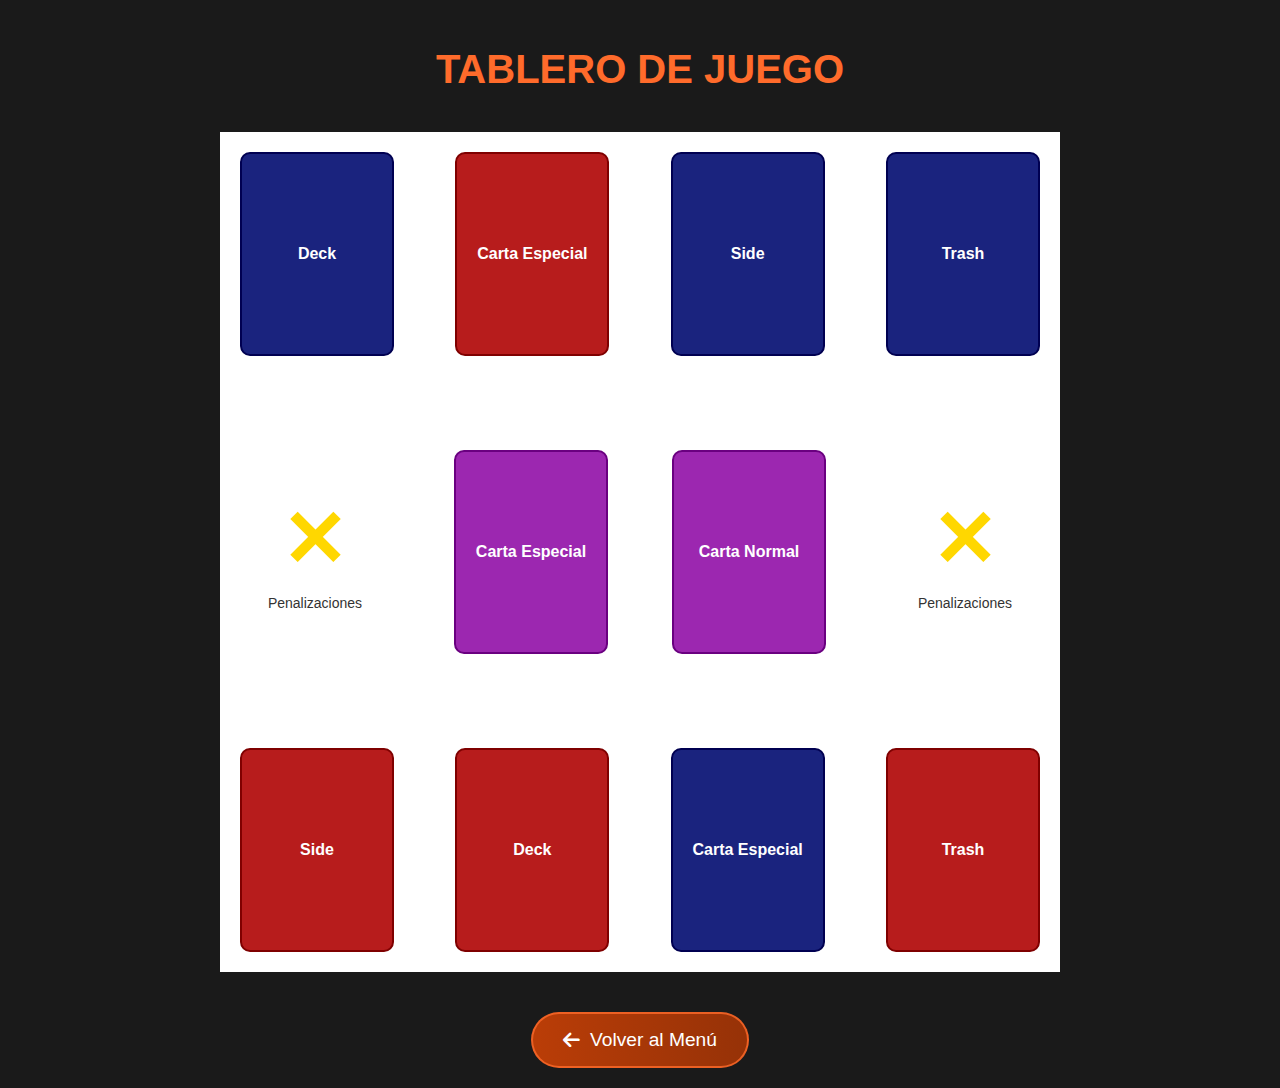
==== tablero.html @ aef2d1f8 "Add files via upload" ====
<!DOCTYPE html>
<html lang="es">
<head>
    <meta charset="UTF-8">
    <meta name="viewport" content="width=device-width, initial-scale=1.0">
    <title>Tablero - Matabestias Extrema</title>
    <link rel="stylesheet" href="tablero.css">
    <link rel="stylesheet" href="https://cdnjs.cloudflare.com/ajax/libs/font-awesome/6.0.0/css/all.min.css">
</head>
<body>
    <div class="tablero-container">
        <h1>Tablero de Juego</h1>
        
        <div class="tablero">
            <!-- Fila Superior - Jugador 1 -->
            <div class="fila-superior">
                <div class="espacio-carta azul">Deck</div>
                <div class="espacio-carta rojo">Carta Especial</div>
                <div class="espacio-carta azul">Side</div>
                <div class="espacio-carta azul">Trash</div>
            </div>

            <!-- Fila Central -->
            <div class="fila-central">
                <div class="marca-x">
                    <span class="x-line">✕</span>
                    <span class="x-text">Penalizaciones</span>
                </div>
                <div class="espacio-carta morado">Carta Especial</div>
                <div class="espacio-carta morado">Carta Normal</div>
                <div class="marca-x">
                    <span class="x-line">✕</span>
                    <span class="x-text">Penalizaciones</span>
                </div>
            </div>

            <!-- Fila Inferior - Jugador 2 -->
            <div class="fila-inferior">
                <div class="espacio-carta rojo">Side</div>
                <div class="espacio-carta rojo">Deck</div>
                <div class="espacio-carta azul">Carta Especial</div>
                <div class="espacio-carta rojo">Trash</div>
            </div>
        </div>

        <a href="menu.html" class="return-button">
            <i class="fas fa-arrow-left"></i>
            Volver al Menú
        </a>
    </div>
</body>
</html>
---- tablero.css ----
body {
    margin: 0;
    padding: 20px;
    min-height: 100vh;
    background: #1a1a1a;
    font-family: Arial, sans-serif;
    color: white;
}

.tablero-container {
    max-width: 1200px;
    margin: 0 auto;
    text-align: center;
}

h1 {
    color: #ff6b2b;
    margin-bottom: 40px;
    font-size: 2.5em;
    text-transform: uppercase;
}

.tablero {
    width: 800px;
    height: 800px;
    margin: 0 auto;
    background: white;
    padding: 20px;
    display: flex;
    flex-direction: column;
    justify-content: space-between;
    gap: 20px;
}

/* Filas */
.fila-superior,
.fila-central,
.fila-inferior {
    display: flex;
    justify-content: space-between;
    gap: 20px;
}

/* Espacios para cartas */
.espacio-carta {
    width: 150px;
    height: 200px;
    border-radius: 10px;
    display: flex;
    align-items: center;
    justify-content: center;
    color: white;
    font-weight: bold;
    text-align: center;
    transition: all 0.3s ease;
}

/* Colores de los espacios */
.espacio-carta.azul {
    background: #1a237e;
    border: 2px solid #000051;
}

.espacio-carta.rojo {
    background: #b71c1c;
    border: 2px solid #7f0000;
}

.espacio-carta.morado {
    background: #9c27b0;
    border: 2px solid #6a0080;
}

/* Marcas X para penalizaciones */
.marca-x {
    display: flex;
    flex-direction: column;
    align-items: center;
    justify-content: center;
    width: 150px;
}

.x-line {
    font-size: 80px;
    color: #ffd700;
    font-weight: bold;
}

.x-text {
    color: #333;
    font-size: 14px;
    margin-top: 10px;
}

/* Efectos hover */
.espacio-carta:hover {
    transform: translateY(-5px);
    box-shadow: 0 5px 15px rgba(0,0,0,0.3);
}

/* Responsive */
@media (max-width: 850px) {
    .tablero {
        width: 95%;
        height: auto;
        aspect-ratio: 1;
    }

    .espacio-carta {
        width: 100px;
        height: 140px;
        font-size: 0.8em;
    }

    .marca-x {
        width: 100px;
    }

    .x-line {
        font-size: 50px;
    }
}

.return-button {
    display: inline-flex;
    align-items: center;
    gap: 10px;
    padding: 15px 30px;
    background: linear-gradient(to right, rgba(255, 77, 0, 0.7), rgba(204, 61, 0, 0.7));
    color: white;
    text-decoration: none;
    border-radius: 30px;
    font-size: 1.2em;
    transition: all 0.3s ease;
    border: 2px solid rgba(255, 107, 43, 0.8);
    margin-top: 40px;
}

.return-button:hover {
    transform: translateX(-10px);
    background: linear-gradient(to right, rgba(255, 107, 43, 0.8), rgba(255, 77, 0, 0.8));
}
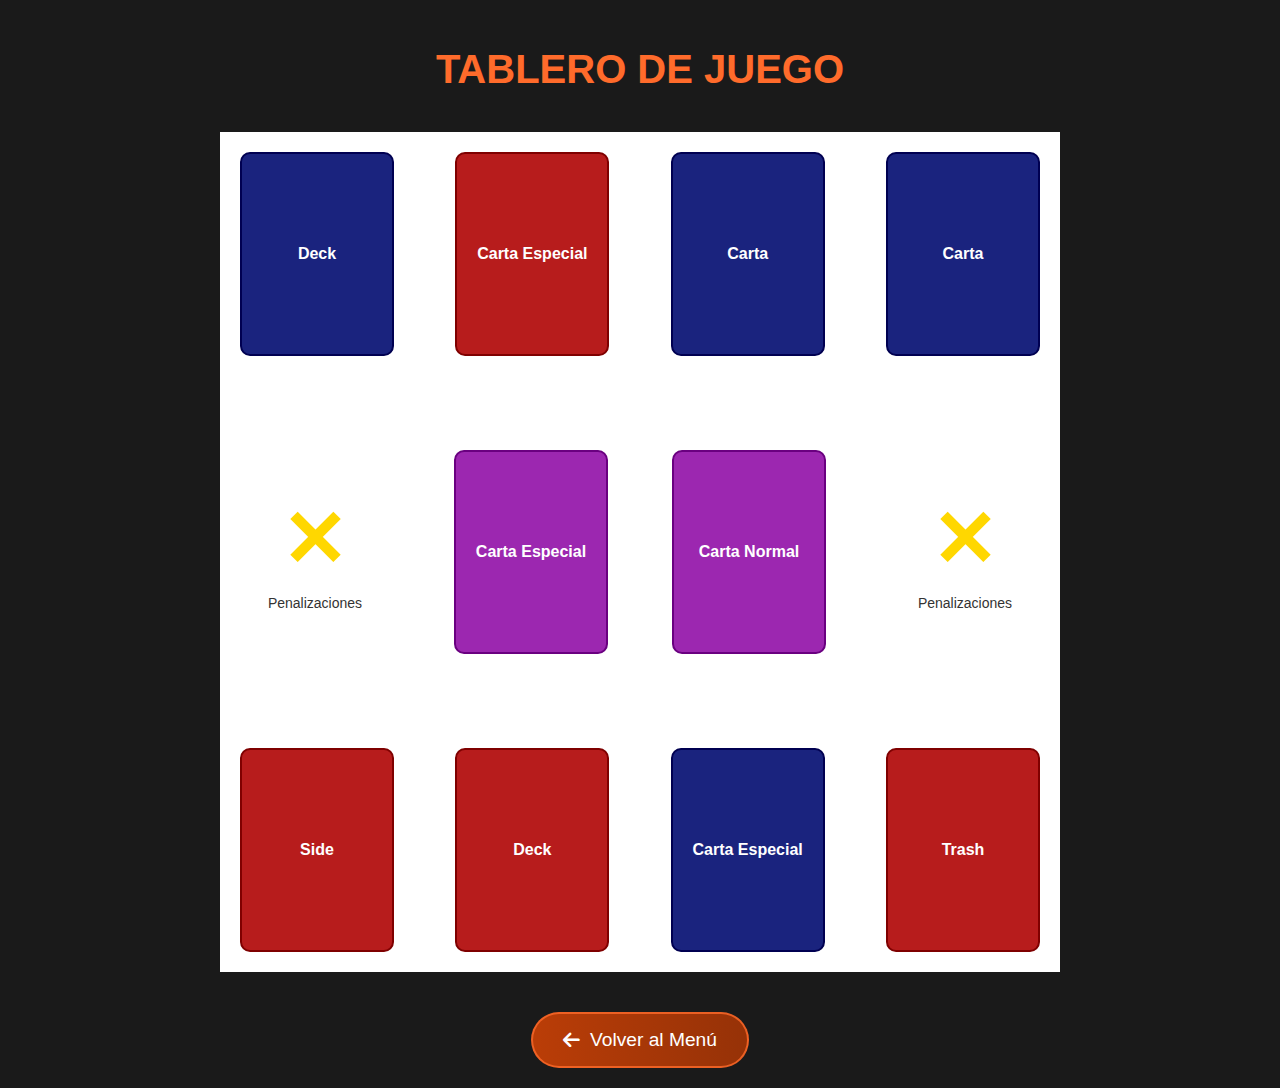
==== commit 01b0d96f: "Actualizar tablero.html" ====
--- a/tablero.html
+++ b/tablero.html
@@ -16,8 +16,8 @@
             <div class="fila-superior">
                 <div class="espacio-carta azul">Deck</div>
                 <div class="espacio-carta rojo">Carta Especial</div>
-                <div class="espacio-carta azul">Side</div>
-                <div class="espacio-carta azul">Trash</div>
+                <div class="espacio-carta azul">Carta</div>
+                <div class="espacio-carta azul">Carta</div>
             </div>
 
             <!-- Fila Central -->
